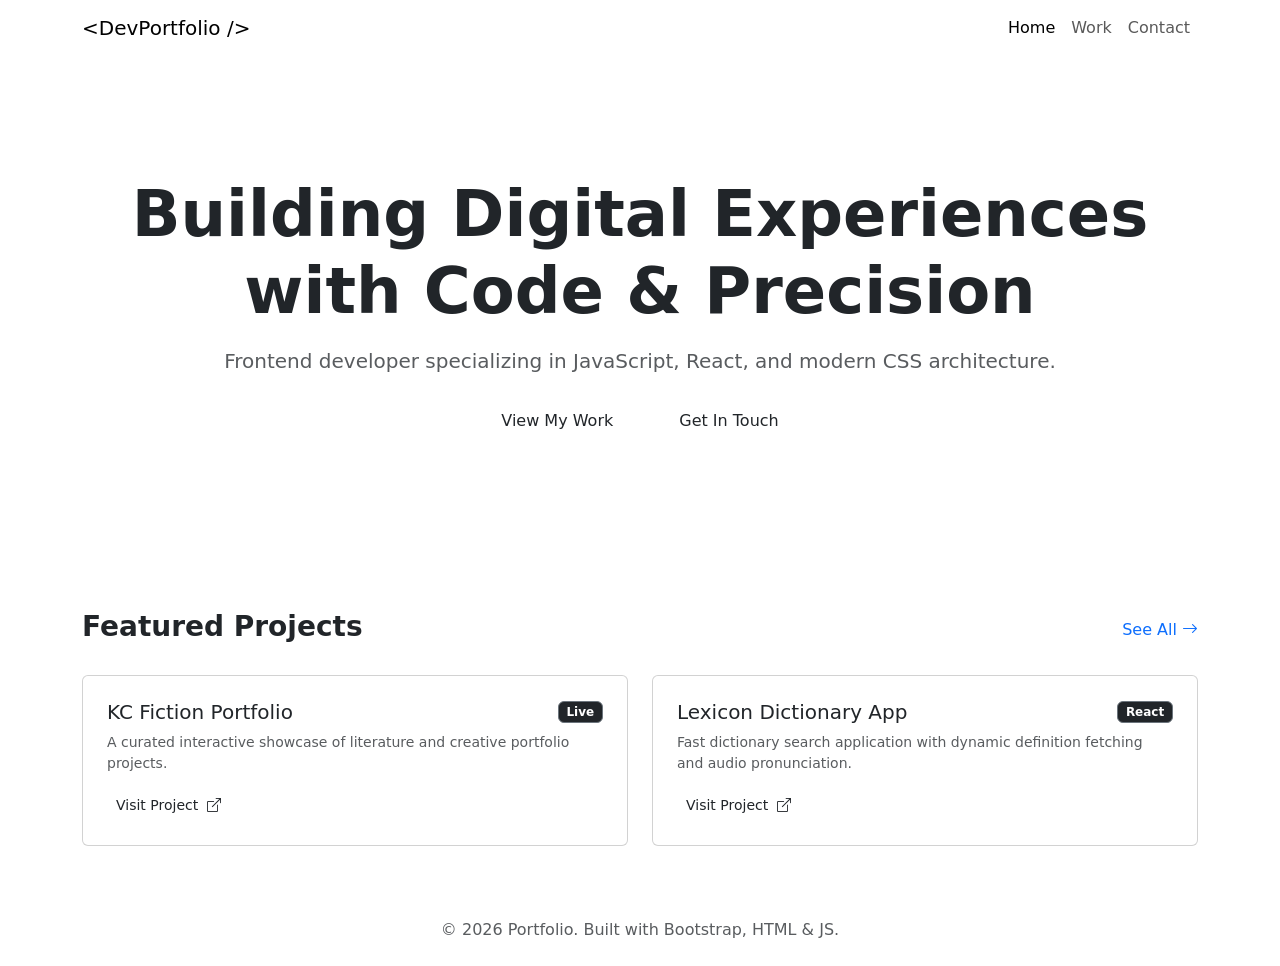
==== index.html @ 672cfa1e "Update index.html Add index.html file" ====
<!DOCTYPE html>
<html lang="en">
<head>
  <meta charset="UTF-8">
  <meta name="viewport" content="width=device-width, initial-scale=1.0">
  <title>Portfolio | Home</title>
  <link href="https://cdn.jsdelivr.net/npm/bootstrap@5.3.2/dist/css/bootstrap.min.css" rel="stylesheet">
  <link rel="stylesheet" href="https://cdn.jsdelivr.net/npm/bootstrap-icons@1.11.1/font/bootstrap-icons.css">
  <link rel="stylesheet" href="css/custom.css">
</head>
<body>

  <!-- Navigation Header -->
  <nav class="navbar navbar-expand-lg sticky-top">
    <div class="container">
      <a class="navbar-brand" href="index.html">&lt;DevPortfolio /&gt;</a>
      <button class="navbar-toggler navbar-dark" type="button" data-bs-toggle="collapse" data-bs-target="#navbarNav">
        <span class="navbar-toggler-icon"></span>
      </button>
      <div class="collapse navbar-collapse" id="navbarNav">
        <ul class="navbar-nav ms-auto">
          <li class="nav-item"><a class="nav-link active" href="index.html">Home</a></li>
          <li class="nav-item"><a class="nav-link" href="work.html">Work</a></li>
          <li class="nav-item"><a class="nav-link" href="contact.html">Contact</a></li>
        </ul>
      </div>
    </div>
  </nav>

  <main>
    <!-- Hero Section -->
    <section class="py-5 my-5">
      <div class="container text-center py-4">
        <h1 class="display-3 fw-bold mb-3">
          Building Digital Experiences with <span class="text-cyan">Code</span> & <span class="text-magenta">Precision</span>
        </h1>
        <p class="lead text-muted max-w-600 mx-auto mb-4">
          Frontend developer specializing in JavaScript, React, and modern CSS architecture.
        </p>
        <div class="d-flex justify-content-center gap-3">
          <a href="work.html" class="btn btn-cyan px-4 py-2">View My Work</a>
          <a href="contact.html" class="btn btn-magenta px-4 py-2">Get In Touch</a>
        </div>
      </div>
    </section>

    <!-- Preview Projects Section -->
    <section class="py-5">
      <div class="container">
        <div class="d-flex justify-content-between align-items-center mb-4">
          <h2 class="h3 fw-bold">Featured Projects</h2>
          <a href="work.html" class="text-cyan text-decoration-none">See All <i class="bi bi-arrow-right"></i></a>
        </div>

        <div class="row g-4">
          <!-- Preview Card 1 -->
          <div class="col-md-6">
            <div class="card card-dark h-100 p-4">
              <div class="d-flex justify-content-between align-items-center mb-2">
                <h3 class="h5 text-cyan mb-0">KC Fiction Portfolio</h3>
                <span class="badge bg-dark border border-secondary">Live</span>
              </div>
              <p class="text-muted small">A curated interactive showcase of literature and creative portfolio projects.</p>
              <div class="mt-auto">
                <a href="https://kcfictionportfolio.netlify.app/" target="_blank" class="btn btn-sm btn-cyan">Visit Project <i class="bi bi-box-arrow-up-right ms-1"></i></a>
              </div>
            </div>
          </div>

          <!-- Preview Card 2 -->
          <div class="col-md-6">
            <div class="card card-dark h-100 p-4">
              <div class="d-flex justify-content-between align-items-center mb-2">
                <h3 class="h5 text-magenta mb-0">Lexicon Dictionary App</h3>
                <span class="badge bg-dark border border-secondary">React</span>
              </div>
              <p class="text-muted small">Fast dictionary search application with dynamic definition fetching and audio pronunciation.</p>
              <div class="mt-auto">
                <a href="https://lexicondictionaryreact.netlify.app/" target="_blank" class="btn btn-sm btn-magenta">Visit Project <i class="bi bi-box-arrow-up-right ms-1"></i></a>
              </div>
            </div>
          </div>
        </div>
      </div>
    </section>
  </main>

  <!-- Footer -->
  <footer class="py-4 text-center text-muted">
    <div class="container">
      <p class="mb-0">&copy; 2026 Portfolio. Built with Bootstrap, HTML & JS.</p>
    </div>
  </footer>

  <script src="https://cdn.jsdelivr.net/npm/bootstrap@5.3.2/dist/js/bootstrap.bundle.min.js"></script>
  <script src="js/main.js"></script>
</body>
</html>
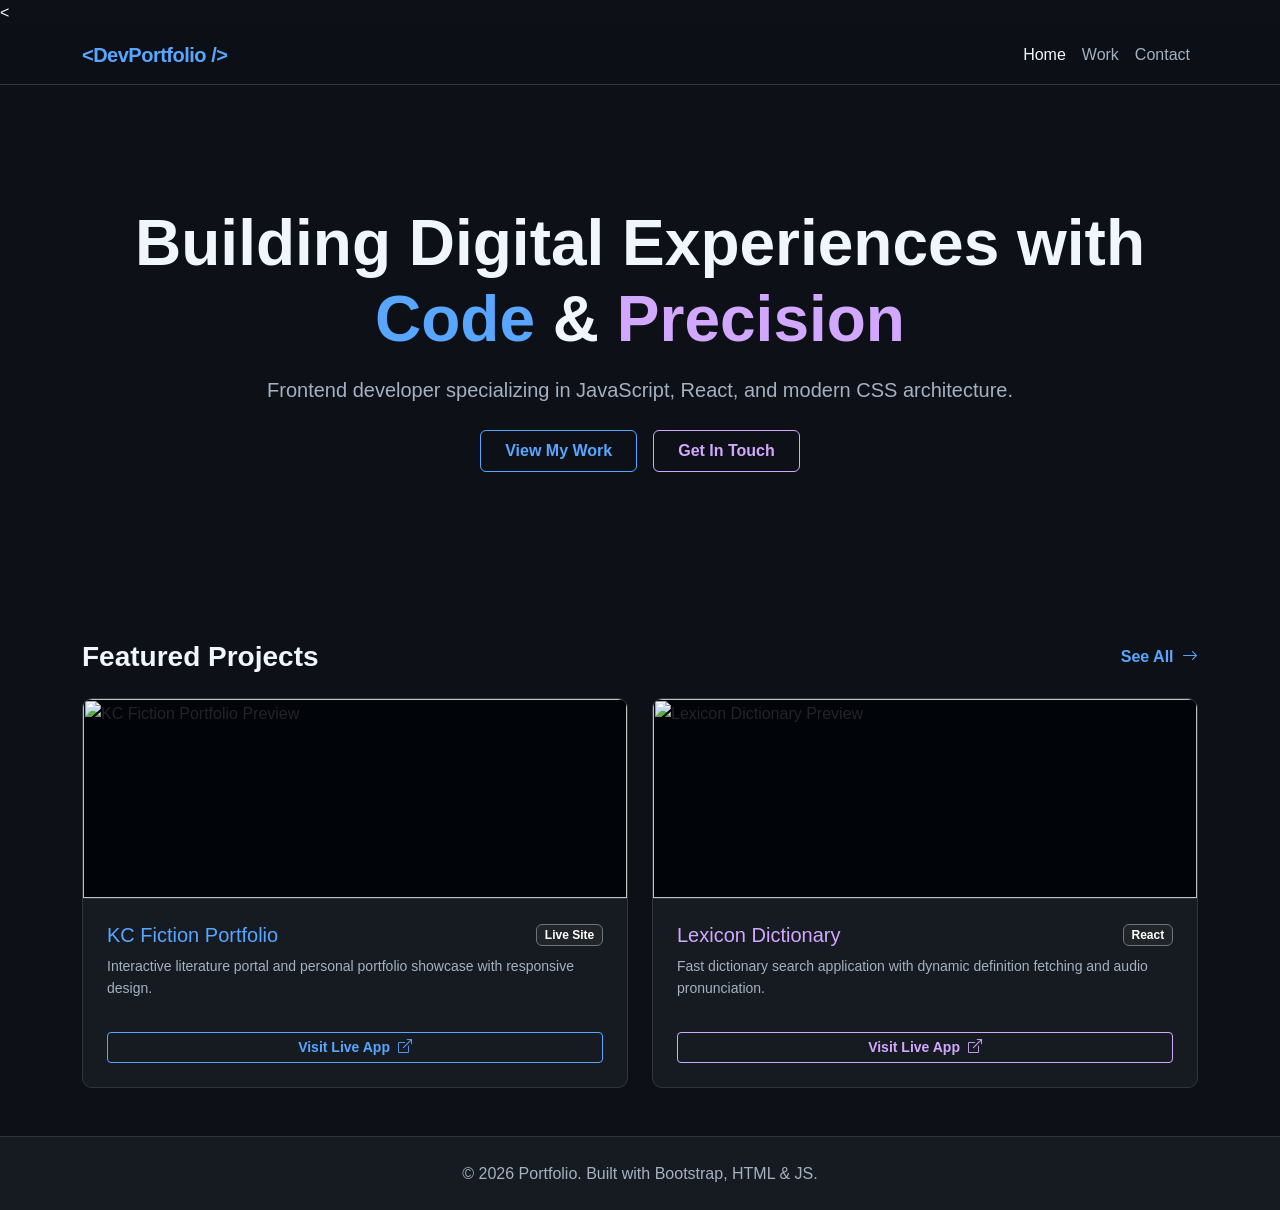
==== commit 8132d2a2: "Added Project Cards" ====
--- a/index.html
+++ b/index.html
@@ -1,4 +1,4 @@
-<!DOCTYPE html>
+<<!DOCTYPE html>
 <html lang="en">
 <head>
   <meta charset="UTF-8">
@@ -32,7 +32,7 @@
     <section class="py-5 my-5">
       <div class="container text-center py-4">
         <h1 class="display-3 fw-bold mb-3">
-          Building Digital Experiences with <span class="text-cyan">Code</span> & <span class="text-magenta">Precision</span>
+          Building Digital Experiences with <span class="text-cyan">Code</span> &amp; <span class="text-magenta">Precision</span>
         </h1>
         <p class="lead text-muted max-w-600 mx-auto mb-4">
           Frontend developer specializing in JavaScript, React, and modern CSS architecture.
@@ -48,35 +48,45 @@
     <section class="py-5">
       <div class="container">
         <div class="d-flex justify-content-between align-items-center mb-4">
-          <h2 class="h3 fw-bold">Featured Projects</h2>
-          <a href="work.html" class="text-cyan text-decoration-none">See All <i class="bi bi-arrow-right"></i></a>
+          <h2 class="h3 fw-bold mb-0">Featured Projects</h2>
+          <a href="work.html" class="text-cyan text-decoration-none fw-semibold">See All <i class="bi bi-arrow-right ms-1"></i></a>
         </div>
 
         <div class="row g-4">
-          <!-- Preview Card 1 -->
+          <!-- Preview Card 1: KC Fiction Portfolio -->
           <div class="col-md-6">
-            <div class="card card-dark h-100 p-4">
-              <div class="d-flex justify-content-between align-items-center mb-2">
-                <h3 class="h5 text-cyan mb-0">KC Fiction Portfolio</h3>
-                <span class="badge bg-dark border border-secondary">Live</span>
+            <div class="card card-dark h-100">
+              <div class="card-img-wrapper">
+                <img src="https://api.microlink.io/?url=https://kcfictionportfolio.netlify.app&amp;screenshot=true&amp;embed=screenshot.url" alt="KC Fiction Portfolio Preview">
               </div>
-              <p class="text-muted small">A curated interactive showcase of literature and creative portfolio projects.</p>
-              <div class="mt-auto">
-                <a href="https://kcfictionportfolio.netlify.app/" target="_blank" class="btn btn-sm btn-cyan">Visit Project <i class="bi bi-box-arrow-up-right ms-1"></i></a>
+              <div class="p-4 d-flex flex-column flex-grow-1">
+                <div class="d-flex justify-content-between align-items-center mb-2">
+                  <h3 class="h5 text-cyan mb-0">KC Fiction Portfolio</h3>
+                  <span class="badge bg-dark border border-secondary text-main">Live Site</span>
+                </div>
+                <p class="text-muted small">Interactive literature portal and personal portfolio showcase with responsive design.</p>
+                <div class="mt-auto pt-3">
+                  <a href="https://kcfictionportfolio.netlify.app/" target="_blank" class="btn btn-sm btn-cyan w-100">Visit Live App <i class="bi bi-box-arrow-up-right ms-1"></i></a>
+                </div>
               </div>
             </div>
           </div>
 
-          <!-- Preview Card 2 -->
+          <!-- Preview Card 2: Lexicon Dictionary -->
           <div class="col-md-6">
-            <div class="card card-dark h-100 p-4">
-              <div class="d-flex justify-content-between align-items-center mb-2">
-                <h3 class="h5 text-magenta mb-0">Lexicon Dictionary App</h3>
-                <span class="badge bg-dark border border-secondary">React</span>
+            <div class="card card-dark h-100">
+              <div class="card-img-wrapper">
+                <img src="https://api.microlink.io/?url=https://lexicondictionaryreact.netlify.app&amp;screenshot=true&amp;embed=screenshot.url" alt="Lexicon Dictionary Preview">
               </div>
-              <p class="text-muted small">Fast dictionary search application with dynamic definition fetching and audio pronunciation.</p>
-              <div class="mt-auto">
-                <a href="https://lexicondictionaryreact.netlify.app/" target="_blank" class="btn btn-sm btn-magenta">Visit Project <i class="bi bi-box-arrow-up-right ms-1"></i></a>
+              <div class="p-4 d-flex flex-column flex-grow-1">
+                <div class="d-flex justify-content-between align-items-center mb-2">
+                  <h3 class="h5 text-magenta mb-0">Lexicon Dictionary</h3>
+                  <span class="badge bg-dark border border-secondary text-main">React</span>
+                </div>
+                <p class="text-muted small">Fast dictionary search application with dynamic definition fetching and audio pronunciation.</p>
+                <div class="mt-auto pt-3">
+                  <a href="https://lexicondictionaryreact.netlify.app/" target="_blank" class="btn btn-sm btn-magenta w-100">Visit Live App <i class="bi bi-box-arrow-up-right ms-1"></i></a>
+                </div>
               </div>
             </div>
           </div>
@@ -86,9 +96,9 @@
   </main>
 
   <!-- Footer -->
-  <footer class="py-4 text-center text-muted">
+  <footer class="py-4 text-center">
     <div class="container">
-      <p class="mb-0">&copy; 2026 Portfolio. Built with Bootstrap, HTML & JS.</p>
+      <p class="mb-0 text-muted">&copy; 2026 Portfolio. Built with Bootstrap, HTML &amp; JS.</p>
     </div>
   </footer>
 
--- a/css/custom.css
+++ b/css/custom.css
@@ -0,0 +1,148 @@
+/* Dark Theme Palette - High Contrast Edition */
+:root {
+  --bg-dark: #0d1117;
+  --bg-card: #161b22;
+  --bg-card-hover: #1c2128;
+  --border-color: #30363d;
+  --border-highlight: #444c56;
+  
+  /* High contrast typography colors */
+  --text-main: #f0f6fc;      /* Pure bright white for maximum legibility */
+  --text-muted: #a3b1c2;     /* Bright slate gray (contrast compliant) */
+  
+  /* Vibrant neon accents */
+  --accent-cyan: #58a6ff;
+  --accent-cyan-glow: rgba(88, 166, 255, 0.25);
+  --accent-magenta: #d2a8ff;
+  --accent-magenta-glow: rgba(210, 168, 255, 0.25);
+}
+
+body {
+  background-color: var(--bg-dark);
+  color: var(--text-main);
+  font-family: -apple-system, BlinkMacSystemFont, "Segoe UI", Roboto, sans-serif;
+  min-height: 100vh;
+  display: flex;
+  flex-direction: column;
+  line-height: 1.6;
+}
+
+main { flex: 1; }
+
+/* Navbar */
+.navbar {
+  background-color: rgba(13, 17, 23, 0.95);
+  backdrop-filter: blur(12px);
+  border-bottom: 1px solid var(--border-color);
+}
+
+.navbar-brand {
+  color: var(--accent-cyan) !important;
+  font-weight: 700;
+  letter-spacing: -0.5px;
+}
+
+.nav-link {
+  color: var(--text-muted) !important;
+  font-weight: 500;
+  transition: color 0.2s ease;
+}
+
+.nav-link:hover, .nav-link.active {
+  color: var(--text-main) !important;
+}
+
+/* High Contrast Accent Classes */
+.text-cyan { color: var(--accent-cyan) !important; }
+.text-magenta { color: var(--accent-magenta) !important; }
+.text-muted { color: var(--text-muted) !important; }
+
+/* Buttons */
+.btn-cyan {
+  background-color: transparent;
+  color: var(--accent-cyan);
+  border: 1px solid var(--accent-cyan);
+  font-weight: 600;
+  transition: all 0.25s ease;
+}
+
+.btn-cyan:hover {
+  background-color: var(--accent-cyan);
+  color: #000;
+  box-shadow: 0 0 15px var(--accent-cyan-glow);
+}
+
+.btn-magenta {
+  background-color: transparent;
+  color: var(--accent-magenta);
+  border: 1px solid var(--accent-magenta);
+  font-weight: 600;
+  transition: all 0.25s ease;
+}
+
+.btn-magenta:hover {
+  background-color: var(--accent-magenta);
+  color: #000;
+  box-shadow: 0 0 15px var(--accent-magenta-glow);
+}
+
+/* Cards & Image Highlights */
+.card-dark {
+  background-color: var(--bg-card);
+  border: 1px solid var(--border-color);
+  border-radius: 10px;
+  overflow: hidden;
+  transition: transform 0.25s ease, border-color 0.25s ease, box-shadow 0.25s ease;
+}
+
+.card-dark:hover {
+  transform: translateY(-5px);
+  border-color: var(--border-highlight);
+  box-shadow: 0 10px 25px rgba(0, 0, 0, 0.6);
+}
+
+/* Photo Snippet Wrapper */
+.card-img-wrapper {
+  position: relative;
+  width: 100%;
+  height: 200px;
+  overflow: hidden;
+  border-bottom: 1px solid var(--border-color);
+  background-color: #010409;
+}
+
+.card-img-wrapper img {
+  width: 100%;
+  height: 100%;
+  object-fit: cover;
+  object-position: top;
+  transition: transform 0.4s ease;
+}
+
+.card-dark:hover .card-img-wrapper img {
+  transform: scale(1.05);
+}
+
+/* High Contrast Form Controls (Contact Page) */
+.form-control {
+  background-color: #010409 !important;
+  color: var(--text-main) !important;
+  border: 1px solid var(--border-color) !important;
+}
+
+.form-control:focus {
+  border-color: var(--accent-cyan) !important;
+  box-shadow: 0 0 0 0.25rem var(--accent-cyan-glow) !important;
+}
+
+.form-control::placeholder {
+  color: var(--text-muted) !important;
+  opacity: 0.8;
+}
+
+/* Footer */
+footer {
+  background-color: var(--bg-card);
+  border-top: 1px solid var(--border-color);
+  color: var(--text-muted);
+}
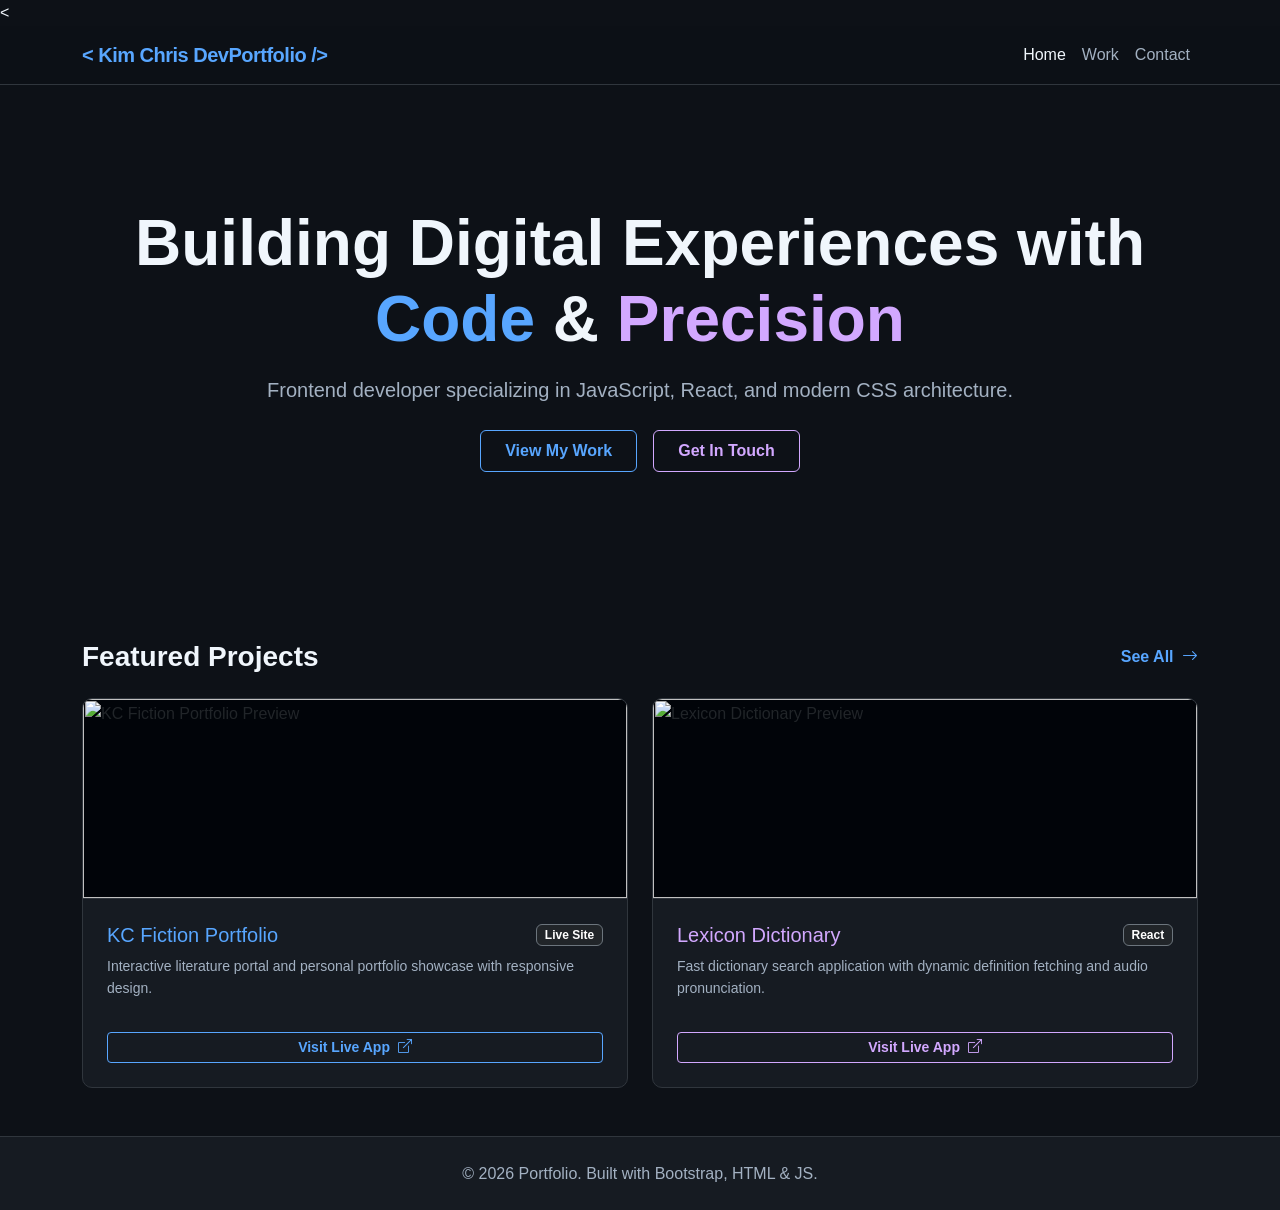
==== commit d73290a6: "Update index.html" ====
--- a/index.html
+++ b/index.html
@@ -13,7 +13,7 @@
   <!-- Navigation Header -->
   <nav class="navbar navbar-expand-lg sticky-top">
     <div class="container">
-      <a class="navbar-brand" href="index.html">&lt;DevPortfolio /&gt;</a>
+      <a class="navbar-brand" href="index.html">&lt; Kim Chris DevPortfolio /&gt;</a>
       <button class="navbar-toggler navbar-dark" type="button" data-bs-toggle="collapse" data-bs-target="#navbarNav">
         <span class="navbar-toggler-icon"></span>
       </button>
--- a/css/custom.css
+++ b/css/custom.css
@@ -145,4 +145,38 @@
   background-color: var(--bg-card);
   border-top: 1px solid var(--border-color);
   color: var(--text-muted);
+}
+
+/* --- Contact Page High-Contrast Fixes --- */
+
+/* Fix section paragraph text */
+.max-w-800 p {
+  color: #c9d1d9 !important; /* Crisp light gray */
+}
+
+/* Fix form labels (Name, Email, Message) */
+.form-label {
+  color: #f0f6fc !important; /* Bright white for high visibility */
+  font-weight: 600;
+  margin-bottom: 0.5rem;
+}
+
+/* Fix form input fields & text contrast */
+.form-control {
+  background-color: #0d1117 !important; /* Dark GitHub background */
+  color: #f0f6fc !important;            /* Bright white typed text */
+  border: 1px solid #30363d !important;
+  font-size: 1rem;
+}
+
+.form-control:focus {
+  background-color: #010409 !important;
+  color: #ffffff !important;
+  border-color: var(--accent-cyan) !important;
+  box-shadow: 0 0 0 0.25rem var(--accent-cyan-glow) !important;
+}
+
+/* Fix placeholder text contrast */
+.form-control::placeholder {
+  color: #8b949e !important;
 }
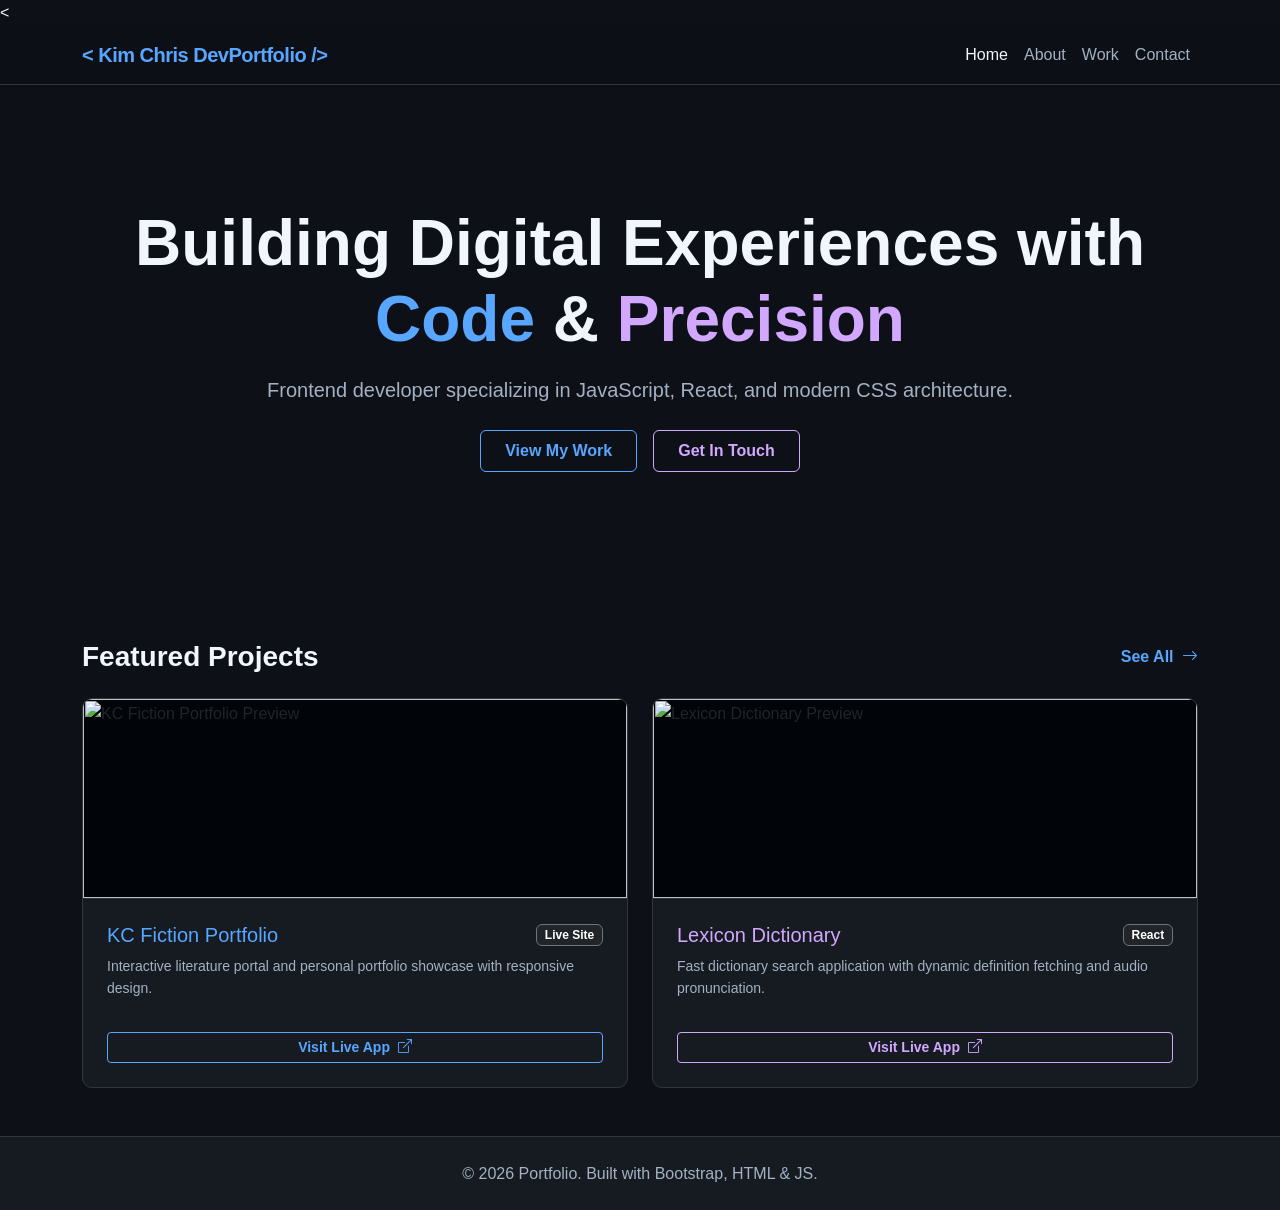
==== commit 21052ae5: "Add links for About page" ====
--- a/index.html
+++ b/index.html
@@ -20,6 +20,7 @@
       <div class="collapse navbar-collapse" id="navbarNav">
         <ul class="navbar-nav ms-auto">
           <li class="nav-item"><a class="nav-link active" href="index.html">Home</a></li>
+          <li class="nav-item"><a class="nav-link" href="about.html">About</a></li>
           <li class="nav-item"><a class="nav-link" href="work.html">Work</a></li>
           <li class="nav-item"><a class="nav-link" href="contact.html">Contact</a></li>
         </ul>
--- a/css/custom.css
+++ b/css/custom.css
@@ -179,4 +179,27 @@
 /* Fix placeholder text contrast */
 .form-control::placeholder {
   color: #8b949e !important;
+}
+/* --- About Page Specific Styles --- */
+.about-avatar-wrapper {
+  background-color: transparent;
+  border: 1px solid var(--border-color);
+  border-radius: 50%;
+  padding: 8px;
+  display: inline-block;
+  box-shadow: 0 0 15px var(--accent-magenta-glow); /* Slight magenta glow matching your avatar logo */
+}
+
+.about-avatar {
+  background-color: var(--bg-card); /* Add dark card color as an underlay in case of transparency issues */
+  border-radius: 50%;
+  object-fit: cover;
+  border: 1px solid var(--border-color);
+  /* The shadow class in Bootstrap handles the soft shadow */
+}
+
+/* Ensure the text blocks have good line height for the long blurb */
+.space-y-3 p {
+  margin-bottom: 1.5rem;
+  line-height: 1.8;
 }
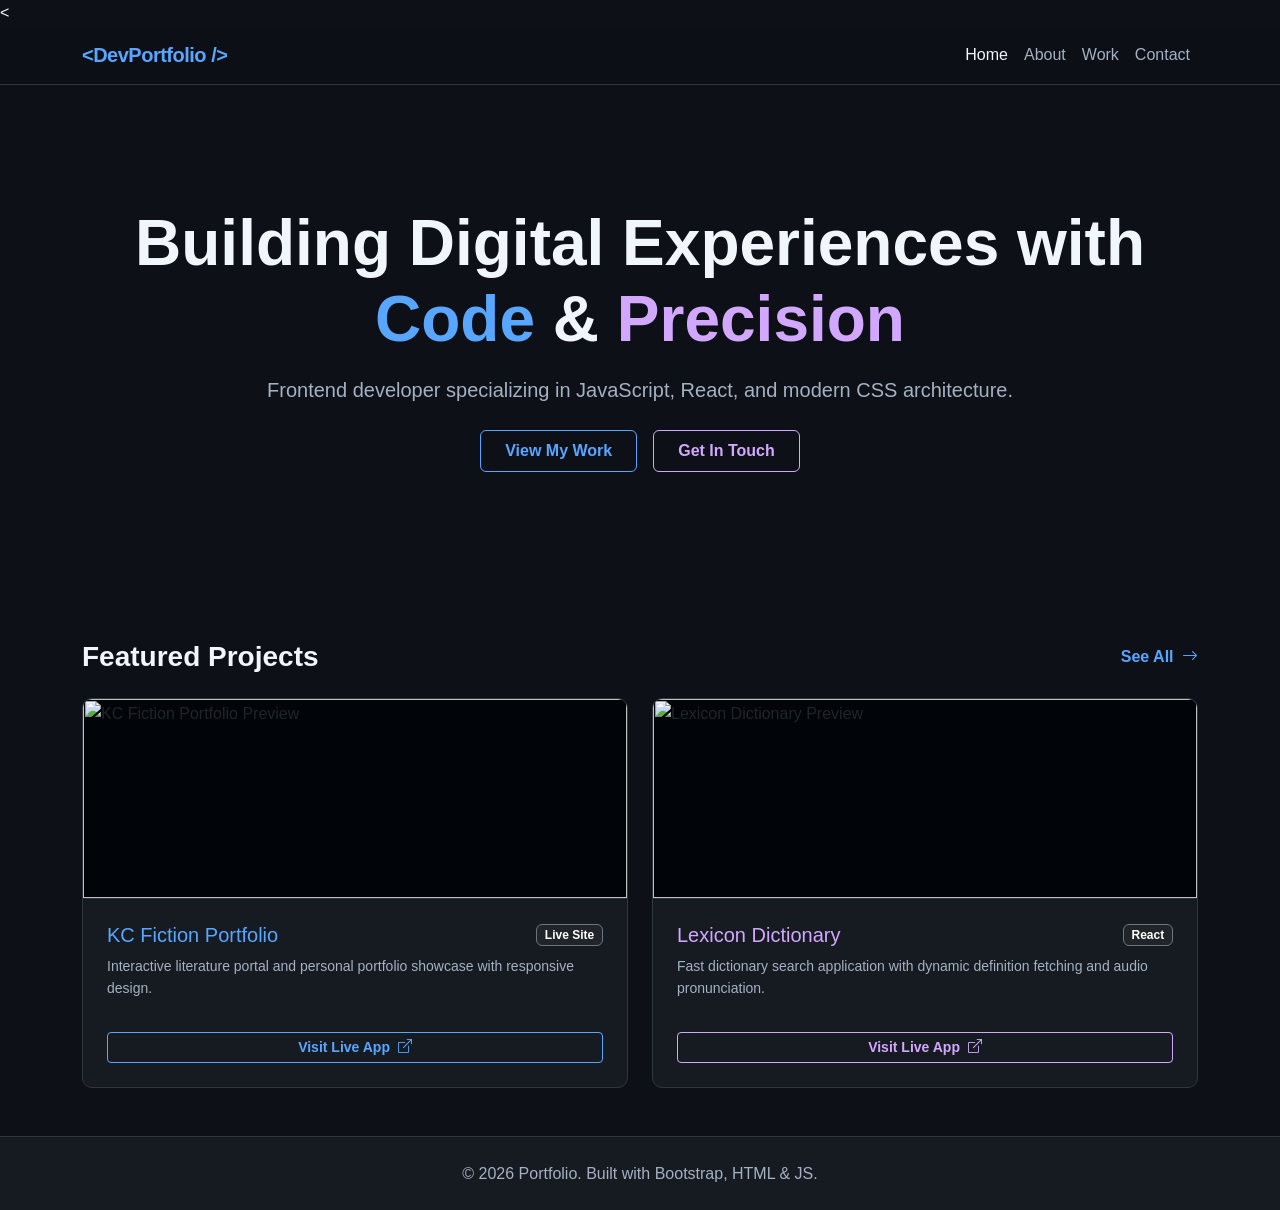
==== commit 3e66dc4e: "Update index.html" ====
--- a/index.html
+++ b/index.html
@@ -13,7 +13,7 @@
   <!-- Navigation Header -->
   <nav class="navbar navbar-expand-lg sticky-top">
     <div class="container">
-      <a class="navbar-brand" href="index.html">&lt; Kim Chris DevPortfolio /&gt;</a>
+      <a class="navbar-brand" href="index.html">&lt;DevPortfolio /&gt;</a>
       <button class="navbar-toggler navbar-dark" type="button" data-bs-toggle="collapse" data-bs-target="#navbarNav">
         <span class="navbar-toggler-icon"></span>
       </button>
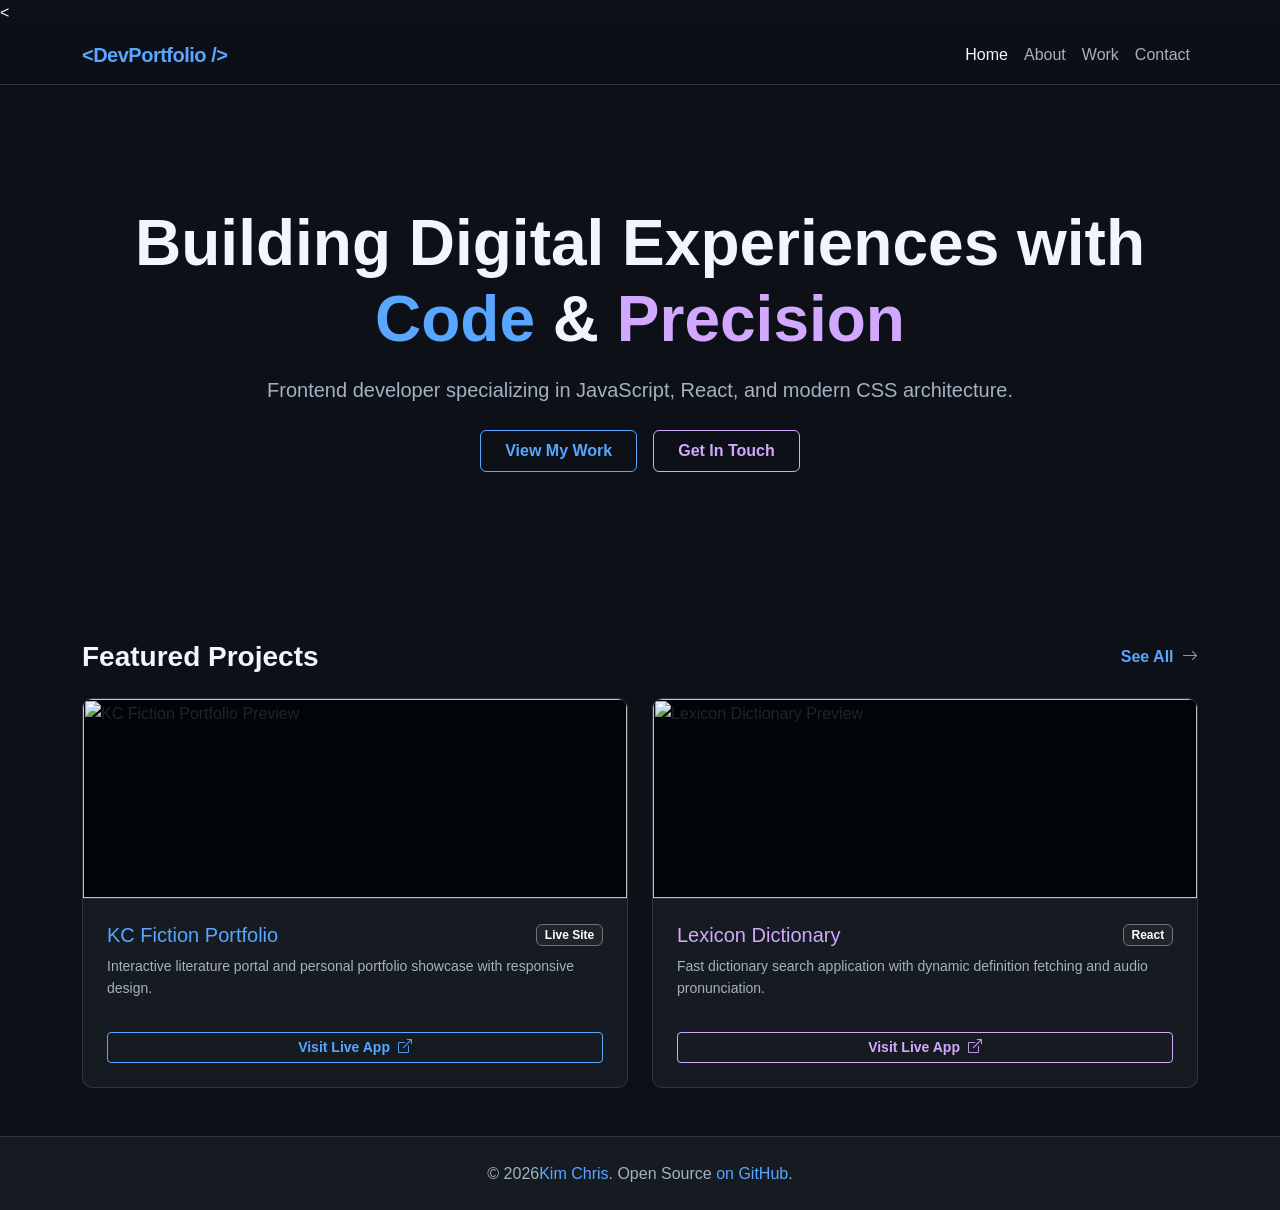
==== commit 0fb933b2: "Update index.html" ====
--- a/index.html
+++ b/index.html
@@ -99,7 +99,7 @@
   <!-- Footer -->
   <footer class="py-4 text-center">
     <div class="container">
-      <p class="mb-0 text-muted">&copy; 2026 Portfolio. Built with Bootstrap, HTML &amp; JS.</p>
+      <p class="mb-0 text-muted">&copy; 2026<a href="https://kc-port.netlify.app/" target="_blank" class="text-cyan text-decoration-none">Kim Chris</a>. Open Source <a href="https://github.com/kimchris101/kc-portfolio" target="_blank" class="text-cyan text-decoration-none">on GitHub</a>.</p>
     </div>
   </footer>
 
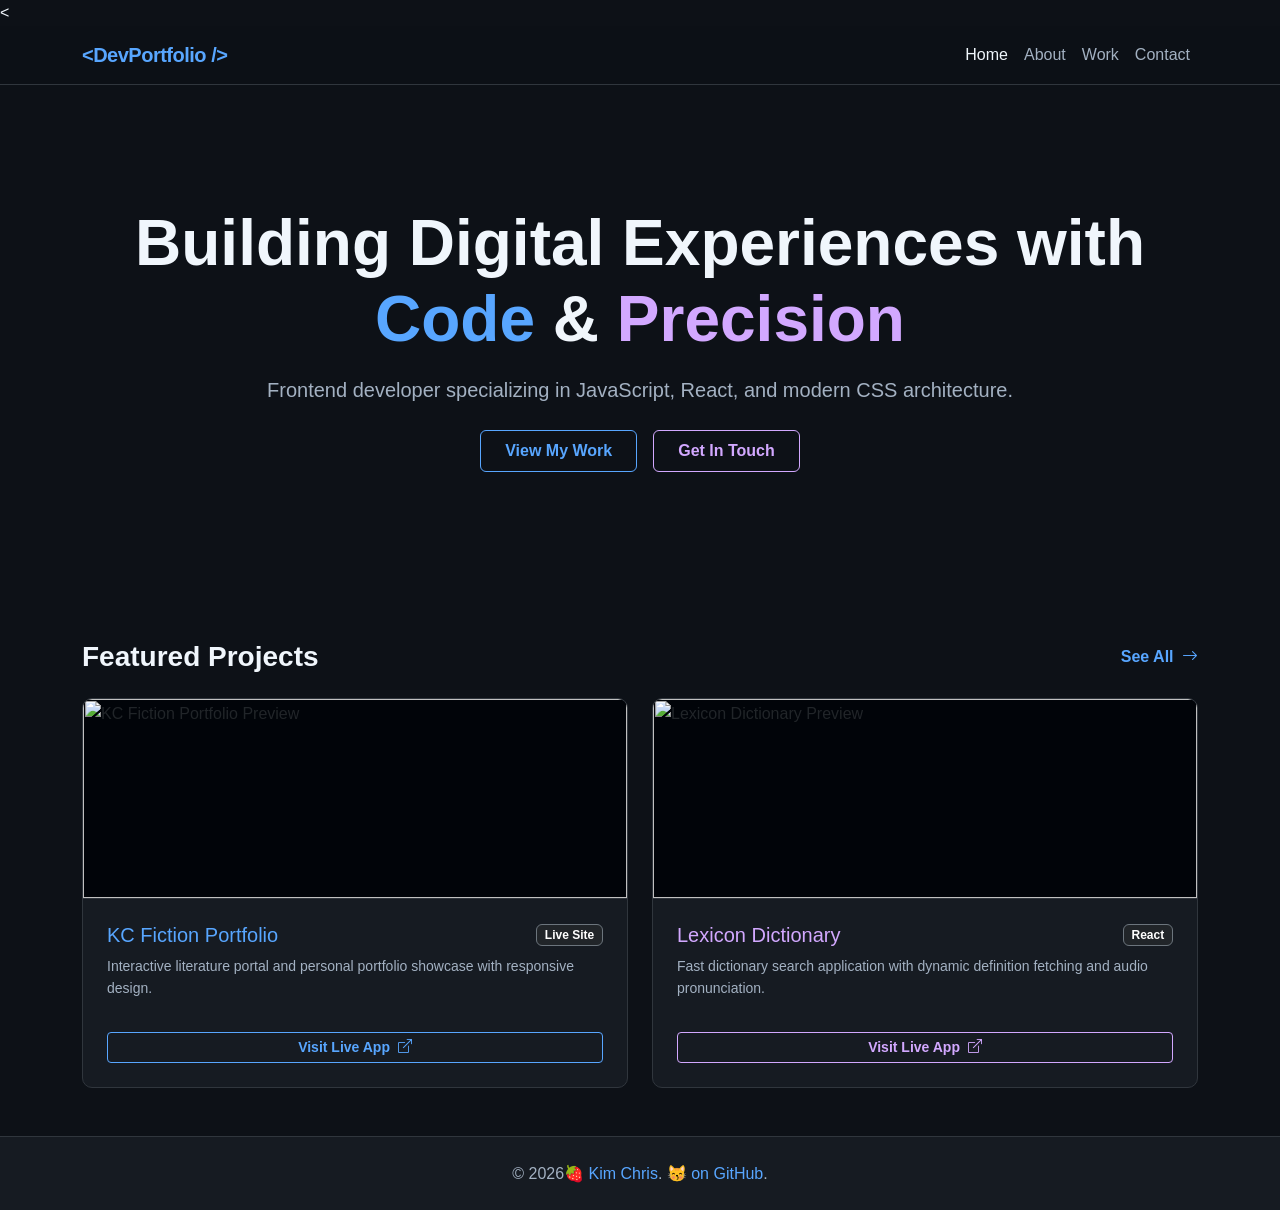
==== commit 47633017: "Update index.html" ====
--- a/index.html
+++ b/index.html
@@ -99,7 +99,7 @@
   <!-- Footer -->
   <footer class="py-4 text-center">
     <div class="container">
-      <p class="mb-0 text-muted">&copy; 2026<a href="https://kc-port.netlify.app/" target="_blank" class="text-cyan text-decoration-none">Kim Chris</a>. Open Source <a href="https://github.com/kimchris101/kc-portfolio" target="_blank" class="text-cyan text-decoration-none">on GitHub</a>.</p>
+      <p class="mb-0 text-muted">&copy; 2026<a href="https://kc-port.netlify.app/" target="_blank" class="text-cyan text-decoration-none">🍓 Kim Chris</a>. 😽 <a href="https://github.com/kimchris101/kc-portfolio" target="_blank" class="text-cyan text-decoration-none">on GitHub</a>.</p>
     </div>
   </footer>
 
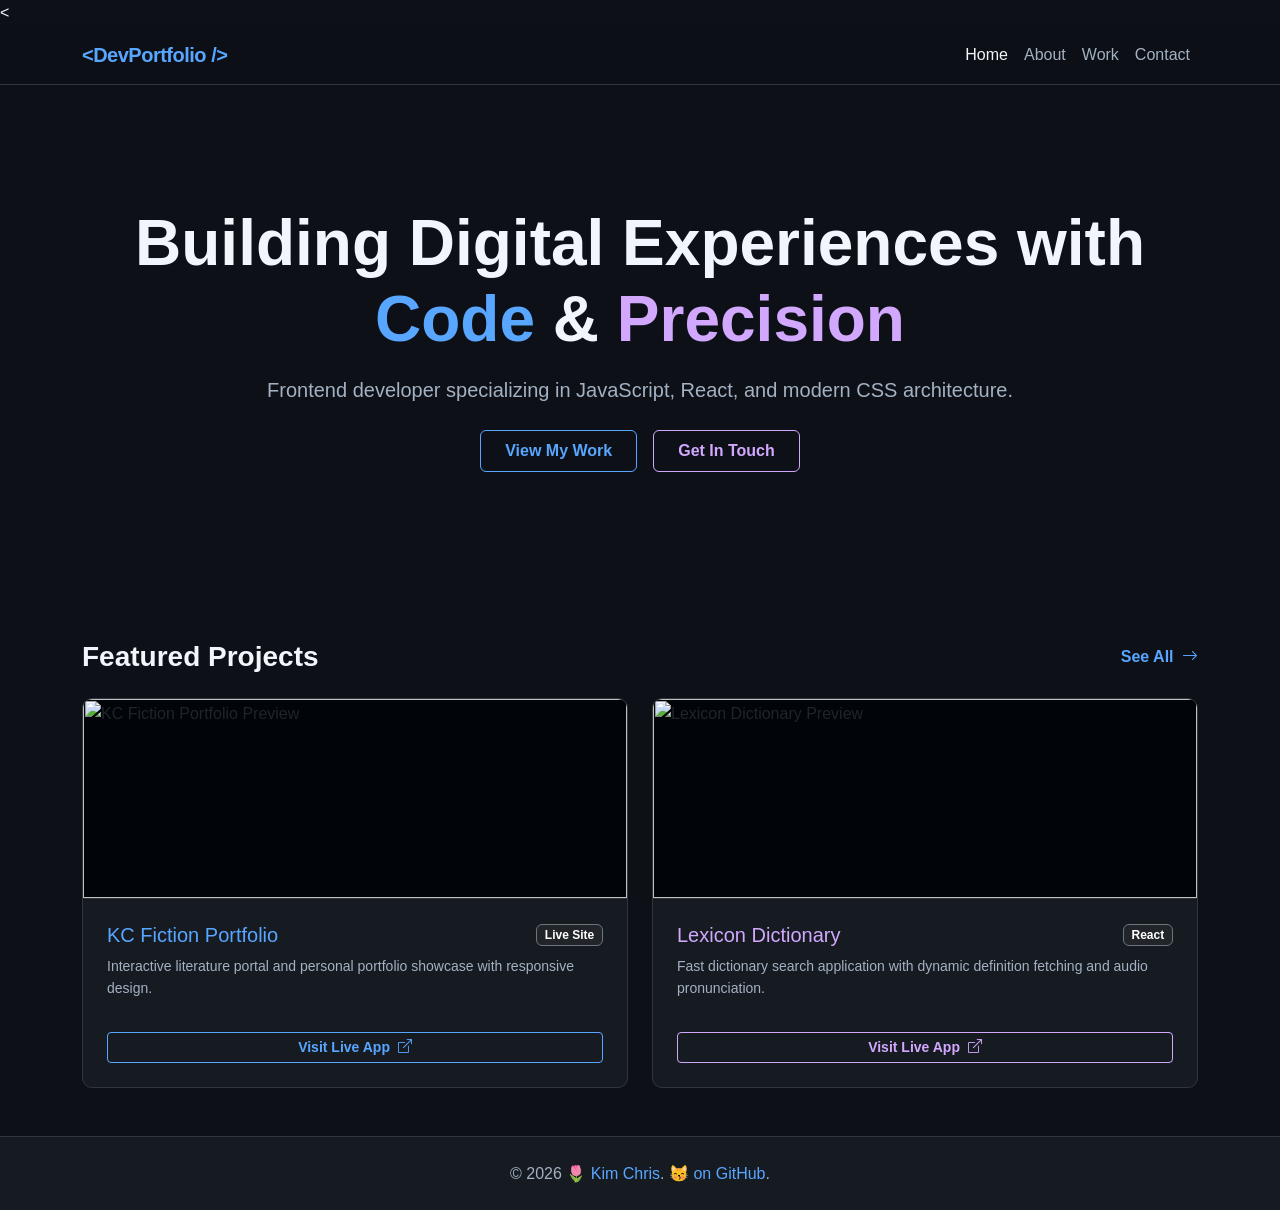
==== commit 47078927: "Update index.html" ====
--- a/index.html
+++ b/index.html
@@ -99,7 +99,7 @@
   <!-- Footer -->
   <footer class="py-4 text-center">
     <div class="container">
-      <p class="mb-0 text-muted">&copy; 2026<a href="https://kc-port.netlify.app/" target="_blank" class="text-cyan text-decoration-none">🍓 Kim Chris</a>. 😽 <a href="https://github.com/kimchris101/kc-portfolio" target="_blank" class="text-cyan text-decoration-none">on GitHub</a>.</p>
+      <p class="mb-0 text-muted">&copy; 2026<a href="https://kc-port.netlify.app/" target="_blank" class="text-cyan text-decoration-none"> 🌷 Kim Chris</a>. 😽 <a href="https://github.com/kimchris101/kc-portfolio" target="_blank" class="text-cyan text-decoration-none">on GitHub</a>.</p>
     </div>
   </footer>
 
